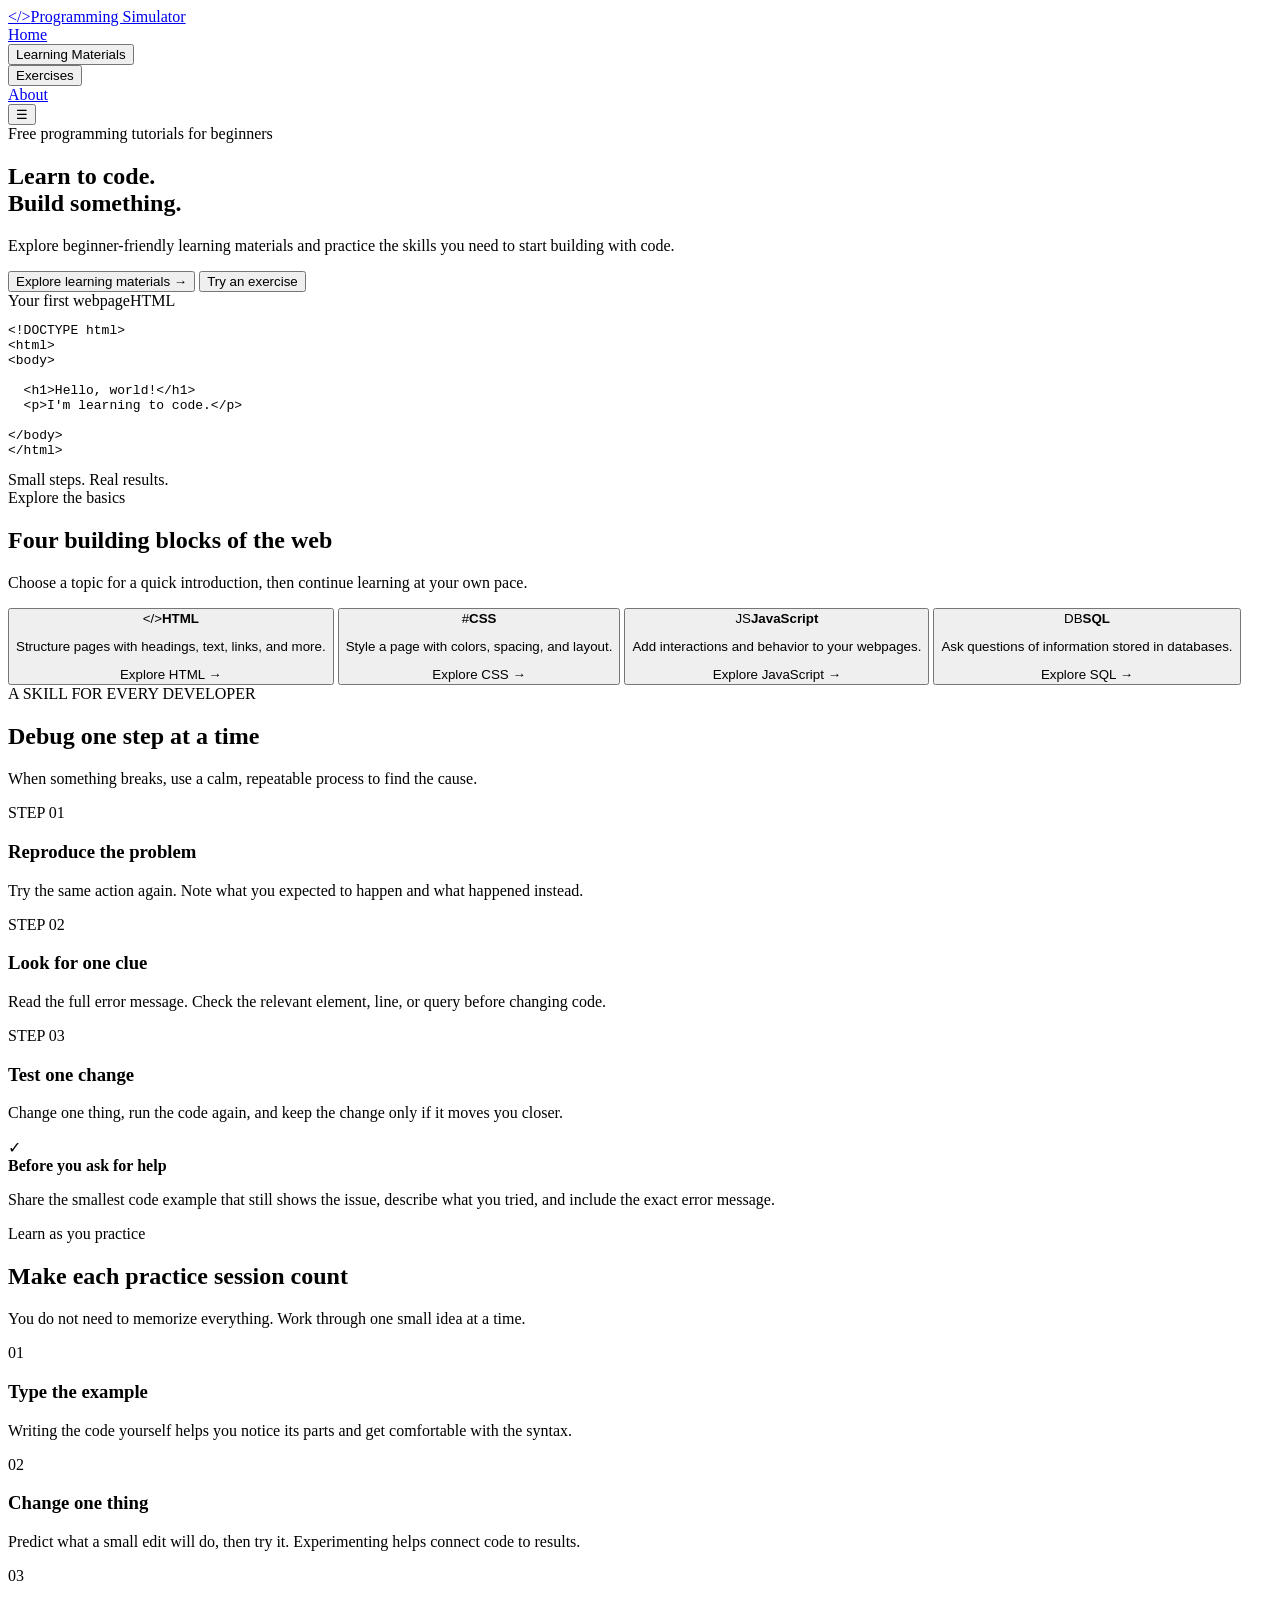
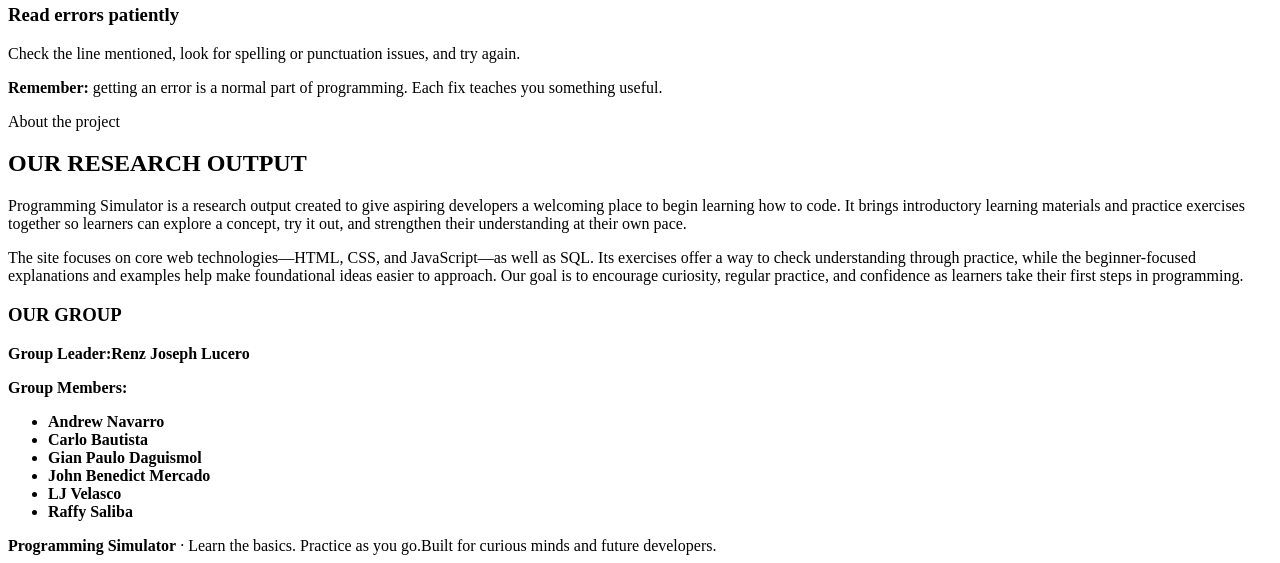
==== index.html @ 5d4a5ac6 "Add Programming Simulator home page" ====
<!doctype html>
<html lang="en">
<head>
  <meta charset="utf-8">
  <meta name="viewport" content="width=device-width, initial-scale=1">
  <meta name="theme-color" content="#f5f5f3">
  <meta name="description" content="Explore beginner-friendly programming learning materials and practice exercises with Programming Simulator.">
  <title>Programming Simulator — Learn by doing</title>
  <link rel="preconnect" href="https://fonts.googleapis.com">
  <link rel="preconnect" href="https://fonts.gstatic.com" crossorigin>
  <link href="https://fonts.googleapis.com/css2?family=Roboto:wght@400;500;600;700;800&display=swap" rel="stylesheet">
  <link rel="stylesheet" href="stylesheets/main.css">
</head>
<body>
  <header class="header" data-reveal>
    <div class="wrap header-main">
      <a class="brand" href="#home" aria-label="Programming Simulator home"><span class="brand-mark">&lt;/&gt;</span><span>Programming Simulator</span></a>
      <nav class="main-nav" aria-label="Main navigation">
        <a class="nav-home" href="#home">Home</a>
        <div class="nav-group">
          <button class="nav-trigger" id="learning-nav-trigger" type="button" aria-haspopup="dialog" aria-expanded="false">Learning Materials</button>
        </div>
        <div class="nav-group"><button class="nav-trigger" id="exercises-nav-trigger" type="button" aria-haspopup="dialog" aria-expanded="false">Exercises</button></div>
        <a class="nav-home nav-about" href="#about">About</a>
      </nav>
      <button class="menu-toggle" aria-label="Toggle navigation" aria-expanded="false">☰</button>
    </div>
  </header>

  <main id="home" class="wrap">
    <section class="hero" aria-labelledby="hero-title" data-reveal>
      <div>
        <div class="eyebrow"><i></i> Free programming tutorials for beginners</div>
        <h1 id="hero-title">Learn to code.<br><span>Build something.</span></h1>
        <p class="hero-copy">Explore beginner-friendly learning materials and practice the skills you need to start building with code.</p>
        <div class="hero-actions">
          <button class="hero-action primary" id="hero-learning-link" type="button">Explore learning materials <span aria-hidden="true">→</span></button>
          <button class="hero-action secondary" id="hero-exercises-link" type="button">Try an exercise</button>
        </div>
      </div>
      <div class="hero-example">
        <div class="example-head"><span>Your first webpage</span><span>HTML</span></div>
        <pre class="example-code"><code><span class="tag">&lt;!DOCTYPE html&gt;</span>
<span class="tag">&lt;html&gt;</span>
<span class="tag">&lt;body&gt;</span>

  <span class="tag">&lt;h1&gt;</span>Hello, world!<span class="tag">&lt;/h1&gt;</span>
  <span class="tag">&lt;p&gt;</span>I'm learning to code.<span class="tag">&lt;/p&gt;</span>

<span class="tag">&lt;/body&gt;</span>
<span class="tag">&lt;/html&gt;</span></code></pre>
        <div class="example-foot"><span>Small steps. Real results.</span></div>
      </div>
    </section>

    <section class="topic-explorer" aria-labelledby="topic-explorer-title">
      <div class="starter-heading" data-reveal>
        <div class="kicker">Explore the basics</div>
        <h2 id="topic-explorer-title">Four building blocks of the web</h2>
        <p>Choose a topic for a quick introduction, then continue learning at your own pace.</p>
      </div>
      <div class="topic-grid">
        <button class="topic-tile" type="button" data-open-topic="HTML" data-reveal style="--reveal-delay: 40ms"><span class="topic-tile-mark" aria-hidden="true">&lt;/&gt;</span><strong>HTML</strong><p>Structure pages with headings, text, links, and more.</p><span class="topic-tile-link">Explore HTML <b aria-hidden="true">→</b></span></button>
        <button class="topic-tile" type="button" data-open-topic="CSS" data-reveal style="--reveal-delay: 100ms"><span class="topic-tile-mark" aria-hidden="true">#</span><strong>CSS</strong><p>Style a page with colors, spacing, and layout.</p><span class="topic-tile-link">Explore CSS <b aria-hidden="true">→</b></span></button>
        <button class="topic-tile" type="button" data-open-topic="JavaScript" data-reveal style="--reveal-delay: 160ms"><span class="topic-tile-mark" aria-hidden="true">JS</span><strong>JavaScript</strong><p>Add interactions and behavior to your webpages.</p><span class="topic-tile-link">Explore JavaScript <b aria-hidden="true">→</b></span></button>
        <button class="topic-tile" type="button" data-open-topic="SQL" data-reveal style="--reveal-delay: 220ms"><span class="topic-tile-mark" aria-hidden="true">DB</span><strong>SQL</strong><p>Ask questions of information stored in databases.</p><span class="topic-tile-link">Explore SQL <b aria-hidden="true">→</b></span></button>
      </div>
    </section>

    <section class="starter-path" aria-labelledby="starter-path-title">
      <div class="starter-heading" data-reveal>
        <div class="kicker">A SKILL FOR EVERY DEVELOPER</div>
        <h2 id="starter-path-title">Debug one step at a time</h2>
        <p>When something breaks, use a calm, repeatable process to find the cause.</p>
      </div>
      <div class="starter-steps">
        <article class="starter-step" data-reveal style="--reveal-delay: 40ms">
          <span class="step-number">STEP 01</span>
          <h3>Reproduce the problem</h3>
          <p>Try the same action again. Note what you expected to happen and what happened instead.</p>
        </article>
        <article class="starter-step" data-reveal style="--reveal-delay: 100ms">
          <span class="step-number">STEP 02</span>
          <h3>Look for one clue</h3>
          <p>Read the full error message. Check the relevant element, line, or query before changing code.</p>
        </article>
        <article class="starter-step" data-reveal style="--reveal-delay: 160ms">
          <span class="step-number">STEP 03</span>
          <h3>Test one change</h3>
          <p>Change one thing, run the code again, and keep the change only if it moves you closer.</p>
        </article>
      </div>
      <aside class="starter-challenge" data-reveal>
        <span class="challenge-mark" aria-hidden="true">✓</span>
        <div><strong>Before you ask for help</strong><p>Share the smallest code example that still shows the issue, describe what you tried, and include the exact error message.</p></div>
      </aside>
    </section>

    <section class="practice-guide" aria-labelledby="practice-guide-title">
      <div class="starter-heading" data-reveal>
        <div class="kicker">Learn as you practice</div>
        <h2 id="practice-guide-title">Make each practice session count</h2>
        <p>You do not need to memorize everything. Work through one small idea at a time.</p>
      </div>
      <div class="practice-tips">
        <article class="practice-tip" data-reveal style="--reveal-delay: 40ms">
          <span class="tip-icon" aria-hidden="true">01</span>
          <div><h3>Type the example</h3><p>Writing the code yourself helps you notice its parts and get comfortable with the syntax.</p></div>
        </article>
        <article class="practice-tip" data-reveal style="--reveal-delay: 100ms">
          <span class="tip-icon" aria-hidden="true">02</span>
          <div><h3>Change one thing</h3><p>Predict what a small edit will do, then try it. Experimenting helps connect code to results.</p></div>
        </article>
        <article class="practice-tip" data-reveal style="--reveal-delay: 160ms">
          <span class="tip-icon" aria-hidden="true">03</span>
          <div><h3>Read errors patiently</h3><p>Check the line mentioned, look for spelling or punctuation issues, and try again.</p></div>
        </article>
      </div>
      <p class="practice-reminder" data-reveal><strong>Remember:</strong> getting an error is a normal part of programming. Each fix teaches you something useful.</p>
    </section>

    <section class="about-strip" id="about" aria-labelledby="about-title" data-reveal>
      <div class="about-copy"><div class="kicker">About the project</div><h2 id="about-title">OUR RESEARCH OUTPUT</h2><p>Programming Simulator is a research output created to give aspiring developers a welcoming place to begin learning how to code. It brings introductory learning materials and practice exercises together so learners can explore a concept, try it out, and strengthen their understanding at their own pace.</p><p>The site focuses on core web technologies—HTML, CSS, and JavaScript—as well as SQL. Its exercises offer a way to check understanding through practice, while the beginner-focused explanations and examples help make foundational ideas easier to approach. Our goal is to encourage curiosity, regular practice, and confidence as learners take their first steps in programming.</p></div>
      <div class="about-team" aria-label="Research group members">
        <h3>OUR GROUP</h3>
        <p class="group-leader"><strong>Group Leader:</strong><span><b>Renz Joseph Lucero</b></span></p>
        <div class="group-members"><strong>Group Members:</strong><ul>
          <li><b>Andrew Navarro</b></li>
          <li><b>Carlo Bautista</b></li>
          <li><b>Gian Paulo Daguismol</b></li>
          <li><b>John Benedict Mercado</b></li>
          <li><b>LJ Velasco</b></li>
          <li><b>Raffy Saliba</b></li>
        </ul></div>
      </div>
    </section>
  </main>

  <footer class="wrap" data-reveal><span><strong>Programming Simulator</strong> · Learn the basics. Practice as you go.</span><span>Built for curious minds and future developers.</span></footer>

  <dialog class="exercise-dialog" id="learning-dialog" aria-labelledby="learning-dialog-title">
    <div class="exercise-dialog-head"><button id="learning-dialog-close" class="exercise-dialog-close" type="button" aria-label="Close learning materials">×</button></div>
    <div class="exercise-dialog-body">
      <h2 class="exercise-section-title" id="learning-dialog-title">Learning Materials</h2>
      <div class="exercise-topics-head"><h3>Select a Topic:</h3></div>
      <div class="exercise-topic-grid" id="learning-topic-grid">
        <button class="exercise-topic" type="button" data-learning-topic="HTML"><span class="topic-symbol" aria-hidden="true"><svg viewBox="0 0 48 48"><path fill="#e34f26" d="M7 3h34l-3.1 36L24 45 10.1 39z"/><path fill="#fff" d="M15.5 10h18l-.4 4H20l.4 4h12.3l-1.2 13-7.5 2.5-7.2-2.5-.5-5h4l.2 2 3.5 1.2 3.7-1.2.4-5H17l-1.5-13z"/></svg></span><strong>HTML</strong><span>Learning Materials</span></button>
        <button class="exercise-topic" type="button" data-learning-topic="CSS"><span class="topic-symbol" aria-hidden="true"><svg viewBox="0 0 48 48"><path fill="#1572b6" d="M7 3h34l-3.1 36L24 45 10.1 39z"/><path fill="#fff" d="M15 10h18l-.4 4H19.5l.3 4h12.4L31 31l-7 2.5-7.3-2.5-.4-5h4l.2 2 3.5 1.2 3.6-1.2.4-5H16.5L15 10z"/></svg></span><strong>CSS</strong><span>Learning Materials</span></button>
        <button class="exercise-topic" type="button" data-learning-topic="JavaScript"><span class="topic-symbol" aria-hidden="true"><svg viewBox="0 0 48 48"><rect x="4" y="4" width="40" height="40" rx="3" fill="#f7df1e"/><text x="12" y="34" fill="#171918" font-family="Arial,sans-serif" font-size="17" font-weight="700">JS</text></svg></span><strong>JavaScript</strong><span>Learning Materials</span></button>
        <button class="exercise-topic" type="button" data-learning-topic="SQL"><span class="topic-symbol" aria-hidden="true"><svg viewBox="0 0 48 48"><ellipse cx="24" cy="10" rx="17" ry="7" fill="#4479a1"/><path fill="#4479a1" d="M7 10v27c0 3.9 7.6 7 17 7s17-3.1 17-7V10c0 3.9-7.6 7-17 7S7 13.9 7 10z"/><path fill="none" stroke="#fff" stroke-width="2" d="M7 19c0 3.9 7.6 7 17 7s17-3.1 17-7M7 28c0 3.9 7.6 7 17 7s17-3.1 17-7"/></svg></span><strong>SQL</strong><span>Learning Materials</span></button>
      </div>
    </div>
  </dialog>

  <dialog class="exercise-dialog" id="exercise-dialog" aria-labelledby="exercise-dialog-title">
    <div class="exercise-dialog-head"><button id="exercise-dialog-close" class="exercise-dialog-close" type="button" aria-label="Close exercises">×</button></div>
    <div class="exercise-dialog-body">
      <h2 class="exercise-section-title" id="exercise-dialog-title">Exercises</h2>
      <div class="exercise-topics-head"><h3 id="exercise-topic-title">Select a Topic:</h3></div>
      <div class="exercise-topic-grid" id="exercise-topic-grid">
        <button class="exercise-topic" type="button" data-topic="HTML"><span class="topic-symbol" aria-hidden="true"><svg viewBox="0 0 48 48"><path fill="#e34f26" d="M7 3h34l-3.1 36L24 45 10.1 39z"/><path fill="#fff" d="M15.5 10h18l-.4 4H20l.4 4h12.3l-1.2 13-7.5 2.5-7.2-2.5-.5-5h4l.2 2 3.5 1.2 3.7-1.2.4-5H17l-1.5-13z"/></svg></span><strong>HTML</strong><span>Exercises</span></button>
        <button class="exercise-topic" type="button" data-topic="CSS"><span class="topic-symbol" aria-hidden="true"><svg viewBox="0 0 48 48"><path fill="#1572b6" d="M7 3h34l-3.1 36L24 45 10.1 39z"/><path fill="#fff" d="M15 10h18l-.4 4H19.5l.3 4h12.4L31 31l-7 2.5-7.3-2.5-.4-5h4l.2 2 3.5 1.2 3.6-1.2.4-5H16.5L15 10z"/></svg></span><strong>CSS</strong><span>Exercises</span></button>
        <button class="exercise-topic" type="button" data-topic="JavaScript"><span class="topic-symbol" aria-hidden="true"><svg viewBox="0 0 48 48"><rect x="4" y="4" width="40" height="40" rx="3" fill="#f7df1e"/><text x="12" y="34" fill="#171918" font-family="Arial,sans-serif" font-size="17" font-weight="700">JS</text></svg></span><strong>JavaScript</strong><span>Exercises</span></button>
        <button class="exercise-topic" type="button" data-topic="SQL"><span class="topic-symbol" aria-hidden="true"><svg viewBox="0 0 48 48"><ellipse cx="24" cy="10" rx="17" ry="7" fill="#4479a1"/><path fill="#4479a1" d="M7 10v27c0 3.9 7.6 7 17 7s17-3.1 17-7V10c0 3.9-7.6 7-17 7S7 13.9 7 10z"/><path fill="none" stroke="#fff" stroke-width="2" d="M7 19c0 3.9 7.6 7 17 7s17-3.1 17-7M7 28c0 3.9 7.6 7 17 7s17-3.1 17-7"/></svg></span><strong>SQL</strong><span>Exercises</span></button>
      </div>
      <section class="selected-exercise" id="selected-exercise" aria-live="polite"><div class="selected-exercise-head"><h3 id="selected-exercise-title">HTML exercise</h3><span id="selected-exercise-type">Exercise</span></div><p id="selected-exercise-prompt"></p><div class="selected-options" id="selected-options"></div><div class="selected-exercise-foot"><button id="exercise-check" class="exercise-check" type="button">Check answer</button><span class="exercise-result" id="exercise-result">Choose an answer to begin.</span></div></section>
    </div>
  </dialog>

  <script>
    const dialogCloseDelay = 180;
    const learningPages = {
      HTML: 'pages/html-learning.html',
      CSS: 'pages/css-learning.html',
      JavaScript: 'pages/javascript-learning.html',
      SQL: 'pages/sql-learning.html'
    };
    document.querySelectorAll('[data-open-topic]').forEach(link => link.addEventListener('click', () => {
      const page = learningPages[link.dataset.openTopic];
      if (page) window.location.href = page;
    }));
    const learningDialog = document.querySelector('#learning-dialog');
    const learningNavTrigger = document.querySelector('#learning-nav-trigger');
    const learningTopicCards = [...document.querySelectorAll('#learning-topic-grid .exercise-topic')];
    function closeAnimatedDialog(dialog) {
      if (!dialog.open || dialog.classList.contains('is-closing')) return;
      dialog.classList.add('is-closing');
      window.setTimeout(() => {
        dialog.classList.remove('is-closing');
        if (dialog.open) dialog.close();
      }, dialogCloseDelay);
    }
    function openLearningDialog() {
      learningDialog.classList.remove('is-closing');
      learningDialog.showModal();
      learningNavTrigger.setAttribute('aria-expanded', 'true');
      document.querySelector('.main-nav').classList.remove('open');
      mobileMenu.setAttribute('aria-expanded', 'false');
      document.querySelectorAll('.nav-group').forEach(group => { group.classList.remove('open'); group.querySelector('.nav-trigger').setAttribute('aria-expanded', 'false'); });
      learningNavTrigger.setAttribute('aria-expanded', 'true');
      document.querySelector('#learning-dialog-close').focus();
    }
    function closeLearningDialog() {
      closeAnimatedDialog(learningDialog);
    }
    learningNavTrigger.addEventListener('click', openLearningDialog);
    document.querySelector('#hero-learning-link').addEventListener('click', openLearningDialog);
    document.querySelector('#learning-dialog-close').addEventListener('click', closeLearningDialog);
    learningDialog.addEventListener('click', event => { if (event.target === learningDialog) closeLearningDialog(); });
    learningDialog.addEventListener('close', () => learningNavTrigger.setAttribute('aria-expanded', 'false'));
    learningDialog.addEventListener('cancel', event => { event.preventDefault(); closeLearningDialog(); });
    learningTopicCards.forEach(card => card.addEventListener('click', () => {
      const topic = card.dataset.learningTopic;
      closeLearningDialog();
      const page = learningPages[topic];
      if (page) window.location.href = page;
    }));

    const exerciseDialog = document.querySelector('#exercise-dialog');
    const exerciseNavTrigger = document.querySelector('#exercises-nav-trigger');
    const exerciseTopicCards = [...document.querySelectorAll('#exercise-topic-grid .exercise-topic')];
    const exercisePanel = document.querySelector('#selected-exercise');
    const exerciseResult = document.querySelector('#exercise-result');
    const exerciseBank = {
      HTML: { prompt: 'Which HTML tag creates the largest heading by default?', options: ['<h3>', '<h1>', '<head>'], answer: '<h1>' },
      CSS: { prompt: 'Which CSS property changes the color of text?', options: ['background-color', 'color', 'font-size'], answer: 'color' },
      JavaScript: { prompt: 'Which keyword declares a variable that can be reassigned?', options: ['let', 'const', 'function'], answer: 'let' },
      SQL: { prompt: 'Which SQL command retrieves data from a table?', options: ['SELECT', 'DELETE', 'UPDATE'], answer: 'SELECT' }
    };
    let selectedExerciseAnswer = '';

    function openExerciseDialog() {
      exerciseDialog.classList.remove('is-closing');
      exerciseDialog.showModal();
      exerciseNavTrigger.setAttribute('aria-expanded', 'true');
      document.querySelector('.main-nav').classList.remove('open');
      mobileMenu.setAttribute('aria-expanded', 'false');
      document.querySelectorAll('.nav-group').forEach(group => { group.classList.remove('open'); group.querySelector('.nav-trigger').setAttribute('aria-expanded', 'false'); });
      document.querySelector('#exercise-dialog-close').focus();
    }
    function closeExerciseDialog() {
      closeAnimatedDialog(exerciseDialog);
    }
    exerciseNavTrigger.addEventListener('click', openExerciseDialog);
    document.querySelector('#hero-exercises-link').addEventListener('click', openExerciseDialog);
    document.querySelector('#exercise-dialog-close').addEventListener('click', closeExerciseDialog);
    exerciseDialog.addEventListener('click', event => { if (event.target === exerciseDialog) closeExerciseDialog(); });
    exerciseDialog.addEventListener('close', () => {
      exerciseNavTrigger.setAttribute('aria-expanded', 'false');
      if (window.location.hash === '#exercises') history.replaceState(null, '', `${window.location.pathname}${window.location.search}`);
    });
    exerciseDialog.addEventListener('cancel', event => { event.preventDefault(); closeExerciseDialog(); });
    exerciseTopicCards.forEach(card => card.addEventListener('click', () => {
      const topic = card.dataset.topic;
      const exercisePages = {
        HTML: 'pages/html-exercises.html',
        CSS: 'pages/css-exercises.html',
        JavaScript: 'pages/javascript-exercises.html',
        SQL: 'pages/sql-exercises.html'
      };
      if (exercisePages[topic]) { window.location.href = exercisePages[topic]; return; }
      const challenge = exerciseBank[topic];
      selectedExerciseAnswer = '';
      exerciseTopicCards.forEach(item => item.classList.toggle('selected', item === card));
      document.querySelector('#selected-exercise-title').textContent = `${topic} exercise`;
      document.querySelector('#selected-exercise-type').textContent = 'Exercise';
      document.querySelector('#selected-exercise-prompt').textContent = challenge.prompt;
      const options = document.querySelector('#selected-options');
      options.replaceChildren();
      challenge.options.forEach(answer => {
        const choice = document.createElement('button');
        choice.type = 'button';
        choice.className = 'selected-option';
        choice.textContent = answer;
        choice.addEventListener('click', () => {
          selectedExerciseAnswer = answer;
          options.querySelectorAll('.selected-option').forEach(option => option.classList.toggle('selected', option === choice));
          options.querySelectorAll('.selected-option').forEach(option => option.classList.remove('correct', 'incorrect'));
          exerciseResult.textContent = 'Answer selected. Check it when ready.';
        });
        options.append(choice);
      });
      exerciseResult.textContent = 'Choose an answer to begin.';
      exercisePanel.classList.add('show');
      exercisePanel.scrollIntoView({ behavior: 'smooth', block: 'nearest' });
    }));
    document.querySelector('#exercise-check').addEventListener('click', () => {
      const topic = document.querySelector('#selected-exercise-title').textContent.replace(/ exercise$/i, '');
      const expected = exerciseBank[topic]?.answer;
      if (!selectedExerciseAnswer) { exerciseResult.textContent = 'Choose an answer first.'; return; }
      document.querySelectorAll('.selected-option').forEach(option => {
        option.classList.remove('correct', 'incorrect');
        if (option.textContent === selectedExerciseAnswer) option.classList.add(selectedExerciseAnswer === expected ? 'correct' : 'incorrect');
      });
      exerciseResult.textContent = selectedExerciseAnswer === expected ? 'Correct! Nice work.' : `Not quite — the answer is ${expected}.`;
    });

    const mobileMenu = document.querySelector('.menu-toggle');
    document.querySelectorAll('.nav-trigger').forEach(trigger => trigger.addEventListener('click', () => {
      if (trigger === exerciseNavTrigger || trigger === learningNavTrigger) return;
      const group = trigger.closest('.nav-group');
      const open = group.classList.toggle('open');
      trigger.setAttribute('aria-expanded', String(open));
      document.querySelectorAll('.nav-group').forEach(other => {
        if (other !== group) { other.classList.remove('open'); other.querySelector('.nav-trigger').setAttribute('aria-expanded', 'false'); }
      });
    }));
    mobileMenu.addEventListener('click', () => {
      const nav = document.querySelector('.main-nav');
      const open = nav.classList.toggle('open');
      mobileMenu.setAttribute('aria-expanded', String(open));
    });
    document.querySelectorAll('.main-nav a').forEach(link => link.addEventListener('click', () => {
      document.querySelector('.main-nav').classList.remove('open');
      document.querySelectorAll('.nav-group').forEach(group => { group.classList.remove('open'); group.querySelector('.nav-trigger').setAttribute('aria-expanded', 'false'); });
      mobileMenu.setAttribute('aria-expanded', 'false');
    }));
    document.querySelectorAll('.main-nav a, .main-nav button').forEach(link => link.addEventListener('click', () => {
      link.classList.remove('nav-clicked');
      void link.offsetWidth;
      link.classList.add('nav-clicked');
      link.addEventListener('animationend', () => link.classList.remove('nav-clicked'), { once: true });
    }));
    if (window.location.hash === '#exercises') openExerciseDialog();

    const reduceMotion = window.matchMedia('(prefers-reduced-motion: reduce)').matches;
    if (!reduceMotion && 'IntersectionObserver' in window) {
      document.documentElement.classList.add('motion-ready');
      const revealObserver = new IntersectionObserver(entries => {
        entries.forEach(entry => {
          if (entry.isIntersecting) {
            entry.target.classList.add('is-visible');
            revealObserver.unobserve(entry.target);
          }
        });
      }, { threshold: 0.12, rootMargin: '0px 0px -20px 0px' });
      document.querySelectorAll('[data-reveal]').forEach(item => revealObserver.observe(item));
    }
  </script>
</body>
</html>
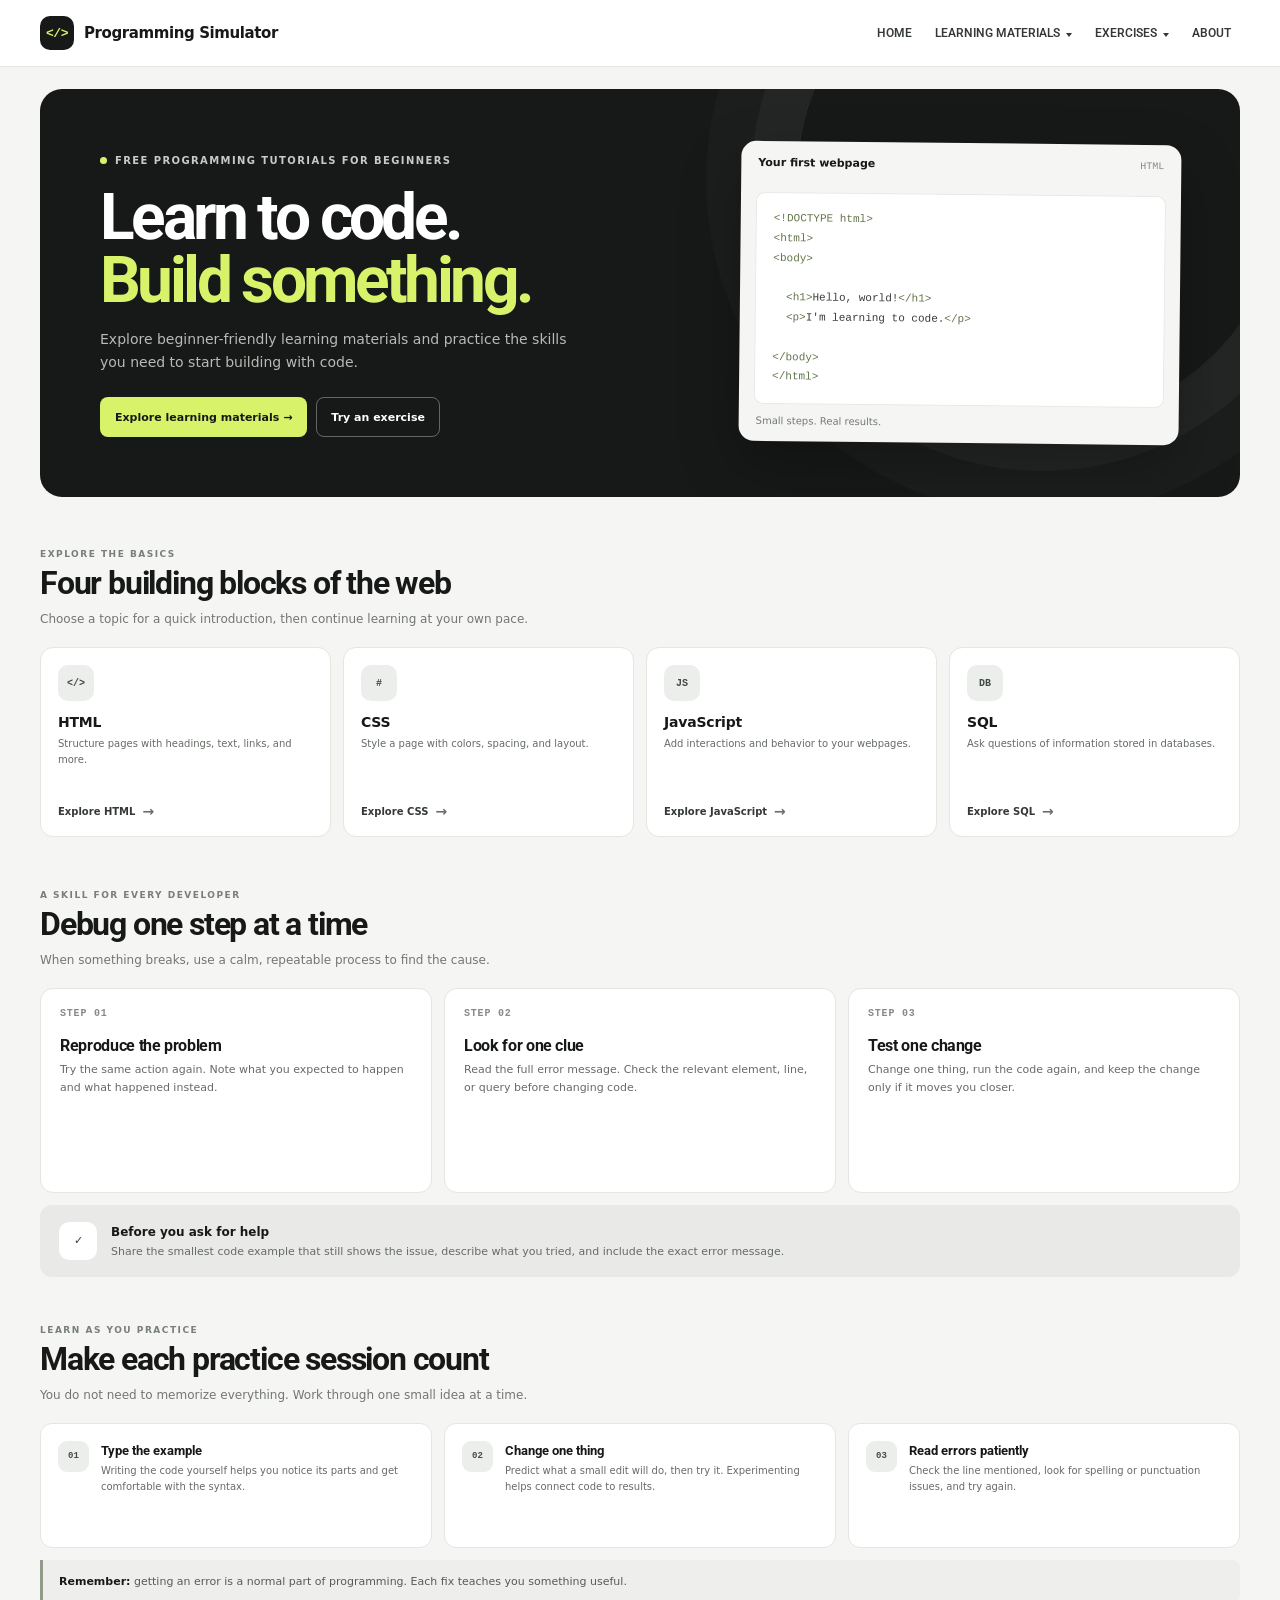
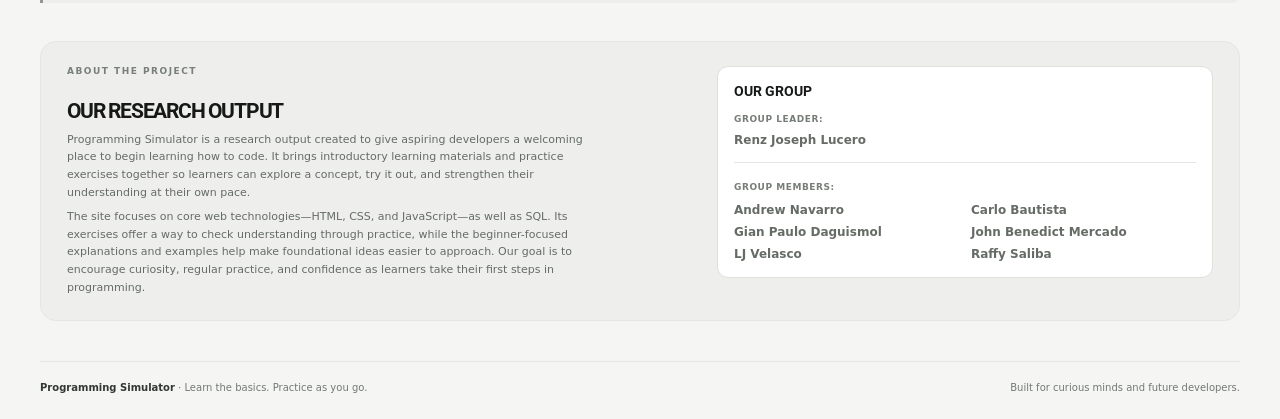
==== commit b3674083: "Add offline support" ====
--- a/index.html
+++ b/index.html
@@ -3,12 +3,13 @@
 <head>
   <meta charset="utf-8">
   <meta name="viewport" content="width=device-width, initial-scale=1">
-  <meta name="theme-color" content="#f5f5f3">
+  <meta name="theme-color" content="#f5f5f3">
+  <link rel="manifest" href="manifest.webmanifest">
   <meta name="description" content="Explore beginner-friendly programming learning materials and practice exercises with Programming Simulator.">
   <title>Programming Simulator — Learn by doing</title>
   <link rel="preconnect" href="https://fonts.googleapis.com">
   <link rel="preconnect" href="https://fonts.gstatic.com" crossorigin>
-  <link href="https://fonts.googleapis.com/css2?family=Roboto:wght@400;500;600;700;800&display=swap" rel="stylesheet">
+  <link href="https://fonts.googleapis.com/css2?family=Roboto:wght@400;500;600;700;800&display=swap" rel="stylesheet">
   <link rel="stylesheet" href="stylesheets/main.css">
 </head>
 <body>
@@ -337,5 +338,6 @@
       document.querySelectorAll('[data-reveal]').forEach(item => revealObserver.observe(item));
     }
   </script>
+  <script src="javascripts/offline.js"></script>
 </body>
 </html>
--- a/stylesheets/main.css
+++ b/stylesheets/main.css
@@ -0,0 +1,280 @@
+:root {
+      color-scheme: light;
+      --paper: #f5f5f3;
+      --surface: #fff;
+      --ink: #171918;
+      --muted: #727772;
+      --line: #e4e6e2;
+      --soft: #eceeeb;
+      --dark: #171918;
+      --dark2: #232624;
+      --accent: #d8f36a;
+      --radius: 16px;
+      font-family: Inter, ui-sans-serif, system-ui, -apple-system, BlinkMacSystemFont, "Segoe UI", sans-serif;
+      font-synthesis: none;
+      text-rendering: optimizeLegibility;
+    }
+    * { box-sizing: border-box; }
+    h1, h2, h3, h4, h5, h6 { font-family: Roboto, "Segoe UI", sans-serif; }
+    html { scroll-behavior: smooth; scroll-padding-top: 112px; }
+    body { margin: 0; color: var(--ink); background: var(--paper); }
+    button, input, textarea { font: inherit; }
+    button, a { -webkit-tap-highlight-color: transparent; }
+    a { color: inherit; text-decoration: none; }
+    button { cursor: pointer; }
+    .wrap { width: min(1200px, calc(100% - 44px)); margin-inline: auto; }
+    .header { background: var(--surface); border-bottom: 1px solid var(--line); position: sticky; top: 0; z-index: 20; }
+    .header-main { height: 66px; display: flex; align-items: center; gap: 26px; }
+    .brand { display: inline-flex; align-items: center; gap: 10px; min-width: max-content; font-size: 15px; font-weight: 760; letter-spacing: -.4px; }
+    .brand-mark { display: grid; place-items: center; width: 34px; height: 34px; border-radius: 10px; color: var(--accent); background: var(--dark); font: 700 13px ui-monospace, monospace; transition: transform .24s ease, box-shadow .24s ease; }
+    .brand:hover .brand-mark { transform: translateY(-2px) rotate(-7deg); box-shadow: 0 5px 12px #17191830; }
+    .main-nav { display: flex; align-items: center; gap: 5px; height: 100%; margin-left: auto; text-transform: uppercase; }
+    .nav-home { display: inline-flex; align-items: center; padding: 10px 9px; color: #343935; font: 560 12px Roboto, "Segoe UI", sans-serif; text-transform: uppercase; white-space: nowrap; transition: color .18s ease, transform .18s ease; }
+    .nav-home:hover { color: var(--ink); text-decoration: underline; text-underline-offset: 6px; }
+    .nav-group { position: relative; height: 100%; display: flex; align-items: center; }
+    .nav-trigger { display: inline-flex; align-items: center; gap: 6px; padding: 10px 9px; border: 0; background: transparent; color: #343935; font: 560 12px Roboto, "Segoe UI", sans-serif; text-transform: uppercase; white-space: nowrap; transition: color .18s ease, transform .18s ease; }
+    .nav-trigger::after { content: ""; width: 0; height: 0; border-left: 3px solid transparent; border-right: 3px solid transparent; border-top: 4px solid currentColor; margin-top: 3px; }
+    .nav-trigger:hover, .nav-trigger[aria-expanded="true"] { color: var(--ink); text-decoration: underline; text-underline-offset: 6px; }
+    .nav-menu { display: none; position: absolute; z-index: 25; left: 0; top: 55px; min-width: 190px; padding: 7px; border: 1px solid var(--line); border-radius: 10px; background: white; box-shadow: 0 12px 30px #0002; }
+    .nav-group.open .nav-menu { display: grid; }
+    .nav-menu a { border-radius: 7px; padding: 10px; color: #454b45; font-size: 11px; white-space: nowrap; }
+    .nav-menu a:hover { background: var(--soft); }
+    .main-nav .nav-clicked { animation: nav-click .34s ease; }
+    @keyframes nav-click { 0% { transform:scale(1); } 45% { transform:scale(.94); color:#75874b; } 100% { transform:scale(1); } }
+    .menu-toggle { display: none; border: 1px solid var(--line); background: white; border-radius: 10px; width: 40px; height: 40px; font-size: 19px; }
+    .hero { position: relative; isolation: isolate; overflow: hidden; margin-top: 22px; border-radius: 22px; color: white; background: var(--dark); min-height: 405px; padding: 54px 60px; display: grid; grid-template-columns: 1fr .9fr; align-items: center; gap: 46px; }
+    .hero::after { content: ""; position: absolute; width: 490px; height: 490px; border: 1px solid #ffffff16; border-radius: 50%; right: -4%; top: -38%; box-shadow: 0 0 0 45px #ffffff09, 0 0 0 90px #ffffff05; z-index: -1; }
+    .eyebrow { display: inline-flex; gap: 8px; align-items: center; color: #c6cbc6; font-size: 10px; font-weight: 760; letter-spacing: 1.4px; text-transform: uppercase; }
+    .eyebrow i { display: inline-block; width: 7px; height: 7px; border-radius: 99px; background: var(--accent); }
+    h1 { font-size: clamp(40px, 5.4vw, 64px); line-height: .99; letter-spacing: -3.6px; margin: 18px 0 15px; max-width: 570px; }
+    h1 span { color: var(--accent); }
+    .hero-copy { color: #b6bbb6; font-size: 14px; line-height: 1.7; max-width: 480px; margin: 0 0 22px; }
+    .hero-actions { display: flex; flex-wrap: wrap; gap: 9px; }
+    .hero-action { min-height: 40px; padding: 0 14px; border: 1px solid transparent; border-radius: 8px; font-size: 11px; font-weight: 740; transition: transform .2s ease, background-color .2s ease, border-color .2s ease; }
+    .hero-action:hover { transform: translateY(-2px); }
+    .hero-action.primary { background: var(--accent); color: var(--ink); }
+    .hero-action.primary:hover { background: #e4fa8a; }
+    .hero-action.secondary { border-color: #ffffff55; background: transparent; color: white; }
+    .hero-action.secondary:hover { background: #ffffff14; border-color: #ffffff90; }
+    .hero-search { position: relative; max-width: 455px; display: flex; }
+    .hero-search input { width: 100%; height: 48px; padding: 0 115px 0 16px; border: 1px solid transparent; border-radius: 10px; background: #fff; color: var(--ink); outline: none; font-size: 13px; }
+    .hero-search button { position: absolute; right: 5px; top: 5px; bottom: 5px; border: 0; border-radius: 7px; padding: 0 15px; color: var(--ink); background: var(--accent); font-size: 11px; font-weight: 750; }
+    .popular { display: flex; flex-wrap: wrap; gap: 7px; align-items: center; margin-top: 14px; color: #9da39e; font-size: 10px; }
+    .popular a { color: #e0e3df; text-decoration: underline; text-underline-offset: 3px; }
+    .hero-example { justify-self: end; width: min(100%, 440px); background: #f5f6f3; color: var(--ink); border-radius: 15px; padding: 15px; box-shadow: 0 24px 60px #0004; transform: rotate(.6deg); animation: hero-example-float 5s ease-in-out infinite; }
+    @keyframes hero-example-float { 0%, 100% { translate: 0 0; } 50% { translate: 0 -6px; } }
+    .example-head { display: flex; justify-content: space-between; align-items: center; padding: 0 2px 12px; font-size: 11px; font-weight: 730; }
+    .example-head span:last-child { color: #858b85; font: 10px ui-monospace, monospace; }
+    .example-code { overflow: auto; padding: 16px 17px; background: #fff; border: 1px solid #e9eae7; border-radius: 9px; color: #383d39; font: 11px/1.8 ui-monospace, SFMono-Regular, Consolas, monospace; white-space: pre; }
+    .example-code .tag { color: #63754b; } .example-code .attr { color: #8c623e; } .example-code .str { color: #4f7590; }
+    .example-foot { display: flex; align-items: center; margin: 11px 2px 0; color: #737a73; font-size: 10px; }
+    .topic-explorer { padding-top: 52px; }
+    .topic-grid { display: grid; grid-template-columns: repeat(4, minmax(0, 1fr)); gap: 12px; }
+    .topic-tile { min-height: 190px; display: flex; flex-direction: column; align-items: flex-start; padding: 17px; border: 1px solid var(--line); border-radius: 13px; background: var(--surface); color: var(--ink); text-align: left; transition: transform .22s ease, border-color .22s ease, box-shadow .22s ease; }
+    .topic-tile:hover { transform: translateY(-4px); border-color: #a3aaa0; box-shadow: 0 12px 28px #0000000b; }
+    .topic-tile-mark { display: grid; place-items: center; width: 36px; height: 36px; margin-bottom: 13px; border-radius: 10px; background: var(--soft); color: #414741; font: 700 10px ui-monospace, monospace; }
+    .topic-tile strong { font-size: 14px; letter-spacing: -.2px; }
+    .topic-tile p { margin: 6px 0 13px; color: #656b65; font-size: 10px; line-height: 1.55; }
+    .topic-tile-link { display: flex; align-items: center; gap: 7px; margin-top: auto; color: #343935; font-size: 10px; font-weight: 730; }
+    .topic-tile-link b { color: #686e68; font-size: 14px; transition: transform .2s ease; }
+    .topic-tile:hover .topic-tile-link b { transform: translateX(3px); }
+    .starter-path { padding: 53px 0 0; }
+    .starter-heading { margin-bottom: 18px; }
+    .starter-heading .kicker { margin-bottom: 7px; }
+    .starter-heading p { margin: 8px 0 0; color: var(--muted); font-size: 12px; line-height: 1.6; }
+    .starter-steps { display: grid; grid-template-columns: repeat(3, minmax(0, 1fr)); gap: 12px; }
+    .starter-step { min-height: 205px; display: flex; flex-direction: column; align-items: flex-start; padding: 19px; border: 1px solid var(--line); border-radius: 13px; background: var(--surface); }
+    .step-number { color: #858b85; font: 700 10px ui-monospace, monospace; letter-spacing: .08em; }
+    .starter-step h3 { margin: 17px 0 6px; font-size: 16px; letter-spacing: -.35px; }
+    .starter-step p { margin: 0; color: #656b65; font-size: 11px; line-height: 1.6; }
+    .starter-action { display: inline-flex; align-items: center; gap: 8px; margin-top: auto; padding: 10px 0 0; border: 0; background: transparent; color: var(--ink); font-size: 11px; font-weight: 740; }
+    .starter-action:hover { text-decoration: underline; text-underline-offset: 4px; }
+    .starter-action span { font-size: 15px; }
+    .starter-challenge { display: flex; align-items: center; gap: 14px; margin-top: 12px; padding: 16px 19px; border-radius: 12px; background: #e9eae7; }
+    .challenge-mark { display: grid; place-items: center; flex: 0 0 auto; width: 38px; height: 38px; border-radius: 10px; background: #fff; color: #353a36; font: 700 11px ui-monospace, monospace; }
+    .starter-challenge strong { font-size: 12px; }
+    .starter-challenge p { margin: 4px 0 0; color: #656b65; font-size: 11px; line-height: 1.5; }
+    .practice-guide { padding-top: 48px; }
+    .practice-tips { display: grid; grid-template-columns: repeat(3, minmax(0, 1fr)); gap: 12px; }
+    .practice-tip { display: flex; align-items: flex-start; gap: 12px; min-height: 125px; padding: 17px; border: 1px solid var(--line); border-radius: 12px; background: var(--surface); }
+    .tip-icon { display: grid; place-items: center; flex: 0 0 auto; width: 31px; height: 31px; border-radius: 9px; background: #eceeeb; color: #454b45; font: 700 9px ui-monospace, monospace; }
+    .practice-tip h3 { margin: 2px 0 5px; font-size: 13px; }
+    .practice-tip p { margin: 0; color: #656b65; font-size: 10px; line-height: 1.6; }
+    .practice-reminder { margin: 12px 0 0; padding: 13px 16px; border-left: 3px solid #929a8b; border-radius: 0 8px 8px 0; background: #eeefec; color: #555b55; font-size: 11px; line-height: 1.6; }
+    .practice-reminder strong { color: var(--ink); }
+    .motion-ready [data-reveal] { opacity: 0; translate: 0 14px; transition: opacity .55s ease, translate .55s cubic-bezier(.2,.7,.2,1); transition-delay: var(--reveal-delay, 0ms); }
+    .motion-ready [data-reveal].is-visible { opacity: 1; translate: 0 0; }
+    .section { padding: 54px 0 0; }
+    .section-heading { display: flex; justify-content: space-between; align-items: end; gap: 20px; margin-bottom: 19px; }
+    .kicker { color: #787e78; text-transform: uppercase; font-size: 9px; font-weight: 760; letter-spacing: 1.5px; margin-bottom: 8px; }
+    h2 { font-size: clamp(24px, 3vw, 32px); line-height: 1.12; letter-spacing: -1.2px; margin: 0; }
+    .section-desc { color: var(--muted); font-size: 12px; line-height: 1.6; margin: 8px 0 0; }
+    .subtle-link { color: #444a45; font-size: 11px; font-weight: 720; white-space: nowrap; }
+    .subtle-link span { font-size: 16px; vertical-align: -1px; margin-left: 3px; }
+    .course-grid { display: grid; grid-template-columns: repeat(3, 1fr); gap: 14px; }
+    .course-card { min-height: 202px; border-radius: var(--radius); padding: 21px; display: flex; flex-direction: column; color: var(--ink); position: relative; overflow: hidden; }
+    .course-card.html { background: #e9eae7; }
+    .course-card.css { background: #e2e4e1; }
+    .course-card.js { background: #d9dbd7; }
+    .course-card h3 { font-size: 24px; letter-spacing: -.8px; margin: 7px 0 4px; }
+    .course-card p { font-size: 11px; color: #555b55; margin: 0; }
+    .course-card .symbol { position: absolute; right: 17px; top: 15px; display: grid; place-items: center; width: 39px; height: 39px; border-radius: 11px; background: #ffffff9c; font: 700 12px ui-monospace, monospace; }
+    .course-card .course-action { margin-top: auto; display: inline-flex; align-items: center; justify-content: center; width: fit-content; min-width: 137px; padding: 10px 13px; border-radius: 8px; background: var(--dark); color: white; font-size: 10px; font-weight: 730; }
+    .course-card .course-action:hover { background: #343a35; }
+    .course-card .course-meta { margin-top: 16px; color: #6d736d; font-size: 9px; }
+    .language-grid { display: grid; grid-template-columns: repeat(4, 1fr); gap: 10px; }
+    .language-card { min-height: 106px; display: flex; flex-direction: column; justify-content: space-between; padding: 15px 16px; background: var(--surface); border: 1px solid var(--line); border-radius: 12px; transition: border-color .15s, transform .15s; }
+    .language-card:hover { border-color: #a3aaa0; transform: translateY(-2px); }
+    .language-card strong { font-size: 14px; letter-spacing: -.3px; }
+    .language-card span { color: #777d77; font-size: 10px; }
+    .language-card b { align-self: end; color: #777d77; font: 700 9px ui-monospace, monospace; }
+    .filtered-out { display: none !important; }
+    .empty-state { display: none; padding: 23px; text-align: center; color: var(--muted); background: var(--surface); border: 1px dashed var(--line); border-radius: 12px; font-size: 12px; }
+    .empty-state.show { display: block; }
+    .resources { display: grid; grid-template-columns: 1.08fr .92fr; gap: 15px; }
+    .reference-panel, .exercise-panel { border: 1px solid var(--line); border-radius: var(--radius); background: var(--surface); padding: 22px; }
+    .panel-title { display: flex; align-items: center; justify-content: space-between; gap: 12px; margin-bottom: 15px; }
+    .panel-title h3 { font-size: 17px; letter-spacing: -.45px; margin: 0; }
+    .panel-title span { color: #777d77; font: 9px ui-monospace, monospace; }
+    .reference-list { display: grid; grid-template-columns: 1fr 1fr; gap: 8px; }
+    .reference-item { display: flex; align-items: center; gap: 9px; padding: 10px; border: 1px solid #eff0ed; border-radius: 9px; }
+    .reference-item b { display: grid; place-items: center; width: 29px; height: 29px; background: var(--soft); border-radius: 8px; font: 700 9px ui-monospace, monospace; }
+    .reference-item span { font-size: 10px; font-weight: 660; }
+    .reference-item:hover { border-color: #b6bcb4; }
+    .exercise-panel { background: #e9eae7; border-color: #e1e3df; }
+    .exercise-panel .panel-title { margin-bottom: 11px; }
+    .exercise-question { font-size: 12px; font-weight: 650; line-height: 1.55; margin: 0 0 11px; }
+    .quiz-options { display: grid; gap: 7px; }
+    .quiz-option { width: 100%; border: 1px solid #d9dbd7; border-radius: 8px; padding: 9px 11px; background: #f8f8f6; text-align: left; color: #383d39; font: 11px ui-monospace, monospace; }
+    .quiz-option:hover { border-color: #9ba296; }
+    .quiz-option.selected { border-color: #434a43; background: white; box-shadow: 0 0 0 1px #434a43 inset; }
+    .quiz-option.correct { border-color: #63753d; background: #eef5d6; }
+    .quiz-option.incorrect { border-color: #b37a6e; background: #f9e9e5; }
+    .quiz-footer { display: flex; justify-content: space-between; align-items: center; gap: 10px; margin-top: 12px; }
+    .check-answer { border: 0; border-radius: 8px; background: var(--dark); color: white; padding: 9px 12px; font-size: 10px; font-weight: 720; }
+    .quiz-feedback { color: #5a615a; font-size: 10px; }
+    .playground { display: grid; grid-template-columns: .76fr 1.24fr; gap: 15px; }
+    .play-intro { background: var(--dark); color: white; border-radius: var(--radius); padding: 23px; display: flex; flex-direction: column; }
+    .play-intro .kicker { color: #adb4ad; }
+    .play-intro h3 { font-size: 23px; line-height: 1.12; letter-spacing: -.8px; margin: 0 0 10px; }
+    .play-intro p { color: #b6bcb6; font-size: 11px; line-height: 1.65; margin: 0; }
+    .play-intro .play-note { margin-top: auto; padding-top: 20px; font-size: 9px; color: #858d86; }
+    .playground-box { background: var(--surface); border: 1px solid var(--line); border-radius: var(--radius); overflow: hidden; }
+    .playground-head { display: flex; justify-content: space-between; align-items: center; padding: 11px 14px; border-bottom: 1px solid var(--line); font-size: 10px; font-weight: 700; }
+    .playground-head span:last-child { color: #777d77; font: 9px ui-monospace, monospace; }
+    .playground-main { display: grid; grid-template-columns: 1fr 1fr; min-height: 180px; }
+    .playground textarea { border: 0; border-right: 1px solid var(--line); outline: none; resize: vertical; min-height: 180px; width: 100%; padding: 13px; color: #e1e5e0; background: #202321; font: 10px/1.65 ui-monospace, SFMono-Regular, Consolas, monospace; }
+    .playground textarea:focus { box-shadow: inset 0 0 0 2px #d8f36a88; }
+    .preview-frame { border: 0; width: 100%; min-height: 180px; background: white; }
+    .playground-actions { display: flex; justify-content: space-between; align-items: center; padding: 9px 12px; border-top: 1px solid var(--line); }
+    .playground-actions button { border: 0; border-radius: 7px; padding: 8px 11px; background: var(--accent); font-size: 10px; font-weight: 740; }
+    .playground-actions .reset-code { background: transparent; color: #646a64; }
+    .playground-actions span { color: #777d77; font-size: 9px; }
+    .about-strip { scroll-margin-top: 90px; margin: 38px 0 40px; padding: 24px 26px; border: 1px solid var(--line); border-radius: var(--radius); background: #eeefec; display: grid; grid-template-columns: minmax(0, 1fr) minmax(280px, .8fr); align-items: start; gap: 30px; }
+    .about-strip h2 { font-size: 21px; }
+    .about-copy h2 { margin-top: 24px; }
+    .about-strip p { color: #656b65; font-size: 11px; line-height: 1.6; max-width: 530px; margin: 7px 0 0; }
+    .about-team { padding: 16px; border: 1px solid #dfe1dd; border-radius: 11px; background: #fff; }
+    .about-team h3 { margin: 0 0 13px; font-size: 14px; }
+    .group-leader, .group-members { margin: 0; }
+    .group-leader { display: grid; gap: 4px; padding-bottom: 12px; border-bottom: 1px solid var(--line); }
+    .group-leader strong, .group-members > strong { color: #777d77; font-size: 9px; letter-spacing: .06em; text-transform: uppercase; }
+    .group-leader span { font-size: 12px; font-weight: 700; }
+    .group-members { padding-top: 12px; }
+    .group-members ul { display: grid; grid-template-columns: repeat(2, minmax(0, 1fr)); gap: 8px 12px; margin: 9px 0 0; padding: 0; list-style: none; }
+    .group-members li { color: #656b65; font-size: 12px; font-weight: 700; }
+    footer { padding: 20px 0 26px; border-top: 1px solid var(--line); display: flex; justify-content: space-between; gap: 15px; color: #737973; font-size: 10px; }
+    footer strong { color: #333833; }
+    .exercise-dialog { width: min(920px, calc(100% - 36px)); max-width: none; max-height: min(88vh, 760px); padding: 0; border: 0; border-radius: 18px; background: #fff; color: var(--ink); box-shadow: 0 24px 90px #0005; }
+    .exercise-dialog[open] { animation: dialog-pop-in .28s cubic-bezier(.2,.75,.25,1) both; }
+    .exercise-dialog.is-closing { animation: dialog-pop-out .18s ease both; }
+    .exercise-dialog::backdrop { background: #101311a8; backdrop-filter: blur(3px); animation: modal-backdrop-in .25s ease both; }
+    .exercise-dialog[open] { display: flex; flex-direction: column; }
+    .exercise-dialog-head { display: flex; justify-content: flex-end; align-items: center; gap: 14px; padding: 16px 19px 0; }
+    .exercise-dialog-head h2 { color: #343a35; font-size: 19px; letter-spacing: -.45px; }
+    .exercise-dialog-close { display: grid; place-items: center; width: 34px; height: 34px; padding: 0; border: 0; border-radius: 8px; background: #df3547; color: #fff; font-size: 23px; line-height: 1; text-align: center; }
+    .exercise-dialog-close:hover { background: #c9273b; }
+    .exercise-dialog-body { padding: 12px 26px 25px; overflow: auto; }
+    .exercise-section-title { margin: 4px 0 20px; text-align: center; font-size: clamp(25px, 3vw, 30px); letter-spacing: .5px; text-transform: uppercase; }
+    .exercise-topics-head { display: flex; justify-content: center; align-items: center; gap: 15px; margin: 6px 0 14px; text-align: center; }
+    .exercise-topics-head h3 { margin: 0; font-size: 14px; letter-spacing: .7px; text-transform: uppercase; }
+    .exercise-topic-grid { width: 100%; max-height: 290px; margin: 0 auto; overflow: auto; padding: 4px 4px 8px; display: grid; grid-template-columns: repeat(2, minmax(0, 1fr)); gap: 10px; }
+    .exercise-topic { min-height: 104px; padding: 12px 10px; display: flex; flex-direction: column; justify-content: center; align-items: center; gap: 7px; border: 1px solid #dce0db; border-radius: 10px; background: #fff; color: var(--ink); transition: transform .2s ease, border-color .2s ease, background-color .2s ease, box-shadow .2s ease; }
+    .exercise-topic:hover, .exercise-topic.selected { border-color: #879182; background: #f5f7f1; box-shadow: 0 0 0 1px #879182 inset; }
+    .exercise-topic:hover { transform: translateY(-3px); box-shadow: 0 8px 18px #17191816, 0 0 0 1px #879182 inset; }
+    .topic-symbol { display: grid; place-items: center; width: 42px; min-width: 42px; height: 42px; padding: 0; border-radius: 8px; background: transparent; transition: transform .2s ease; }
+    .exercise-topic:hover .topic-symbol { transform: translateY(-2px) scale(1.05); }
+    .topic-symbol svg { display: block; width: 40px; height: 40px; }
+    .exercise-topic strong { font-size: 12px; }
+    .exercise-topic span:last-child { color: #777d77; font-size: 10px; }
+    .selected-exercise { display: none; margin-top: 15px; padding: 17px; border-radius: 11px; background: #f0f1ee; }
+    .selected-exercise.show { display: block; }
+    .selected-exercise-head { display: flex; justify-content: space-between; gap: 12px; align-items: baseline; }
+    .selected-exercise h3 { margin: 0; font-size: 16px; }
+    .selected-exercise-head span { color: #767d76; font: 9px ui-monospace, monospace; text-transform: uppercase; }
+    .selected-exercise p { margin: 8px 0 10px; color: #596059; font-size: 11px; }
+    .selected-options { display: flex; flex-wrap: wrap; gap: 7px; }
+    .selected-option { border: 1px solid #d5d9d3; border-radius: 7px; padding: 8px 10px; background: #fff; color: #414741; font: 10px ui-monospace, monospace; }
+    .selected-option.selected { border-color: #747f70; box-shadow: 0 0 0 1px #747f70 inset; }
+    .selected-option.correct { background: #e6efce; border-color: #83925f; }
+    .selected-option.incorrect { background: #f6e7e3; border-color: #bd8c80; }
+    .selected-exercise-foot { display: flex; justify-content: space-between; gap: 12px; align-items: center; margin-top: 12px; }
+    .exercise-check { border: 0; border-radius: 7px; padding: 9px 12px; background: var(--dark); color: white; font-size: 10px; font-weight: 720; }
+    .exercise-result { color: #5d645d; font-size: 10px; }
+    @keyframes dialog-pop-in { from { opacity:0; transform:translateY(12px) scale(.97); } to { opacity:1; transform:translateY(0) scale(1); } }
+    @keyframes dialog-pop-out { from { opacity:1; transform:translateY(0) scale(1); } to { opacity:0; transform:translateY(8px) scale(.98); } }
+    @keyframes modal-backdrop-in { from { opacity:0; } to { opacity:1; } }
+    @media (prefers-reduced-motion: reduce) {
+      *, *::before, *::after { scroll-behavior: auto !important; animation-duration: .01ms !important; animation-iteration-count: 1 !important; transition-duration: .01ms !important; }
+      .hero-example { animation: none; }
+    }
+    @media (max-width: 900px) {
+      .header-main { gap: 14px; }
+      .nav-trigger { padding-inline: 7px; }
+      .hero { padding: 42px; gap: 25px; grid-template-columns: 1fr .86fr; }
+      .course-grid { grid-template-columns: repeat(3, 1fr); }
+      .course-card { padding: 17px; }
+    }
+    @media (max-width: 700px) {
+      .wrap { width: min(100% - 30px, 1200px); }
+      .header-main { height: 62px; }
+      .menu-toggle { display: block; margin-left: auto; }
+      .main-nav { display: none; position: absolute; top: 57px; left: 15px; right: 15px; height: auto; margin-left: 0; padding: 9px; border: 1px solid var(--line); border-radius: 12px; background: white; box-shadow: 0 14px 36px #0002; flex-direction: column; align-items: stretch; }
+      .main-nav.open { display: flex; }
+      .nav-home { width: 100%; padding: 12px; }
+      .nav-group { height: auto; display: block; }
+      .nav-trigger { width: 100%; justify-content: space-between; padding: 12px; text-align: left; }
+      .nav-menu { position: static; box-shadow: none; margin: 0 7px 7px; min-width: 0; }
+      .hero { margin-top: 14px; padding: 32px 23px; grid-template-columns: 1fr; gap: 24px; border-radius: 18px; }
+      h1 { letter-spacing: -2.5px; }
+      .hero-example { justify-self: start; transform: none; }
+      .starter-path { padding-top: 42px; }
+      .topic-explorer { padding-top: 42px; }
+      .topic-grid { grid-template-columns: repeat(2, minmax(0, 1fr)); }
+      .topic-tile { min-height: 180px; padding: 14px; }
+      .starter-steps { grid-template-columns: 1fr; }
+      .starter-step { min-height: 170px; }
+      .practice-guide { padding-top: 40px; }
+      .practice-tips { grid-template-columns: 1fr; }
+      .practice-tip { min-height: auto; }
+      .section { padding-top: 42px; }
+      .course-grid { grid-template-columns: 1fr; }
+      .course-card { min-height: 175px; }
+      .language-grid { grid-template-columns: repeat(2, 1fr); }
+      .resources, .playground { grid-template-columns: 1fr; }
+      .exercise-topic-grid { grid-template-columns: repeat(2, minmax(0, 1fr)); max-height: 290px; }
+      .exercise-dialog-head { padding: 10px 12px 0; }
+      .exercise-dialog-body { padding: 12px 17px 19px; }
+      .about-strip { grid-template-columns: 1fr; gap: 18px; margin-top: 42px; padding: 20px; }
+      footer { flex-direction: column; }
+    }
+    @media (max-width: 420px) {
+      .brand { font-size: 12px; gap: 7px; }
+      .brand-mark { width: 30px; height: 30px; }
+      .header-main { gap: 9px; }
+      .section-heading { align-items: flex-start; flex-direction: column; }
+      .reference-panel, .exercise-panel { padding: 17px; }
+      .reference-list { grid-template-columns: 1fr; }
+      .playground-main { grid-template-columns: 1fr; }
+      .playground textarea { border-right: 0; border-bottom: 1px solid var(--line); }
+    }
